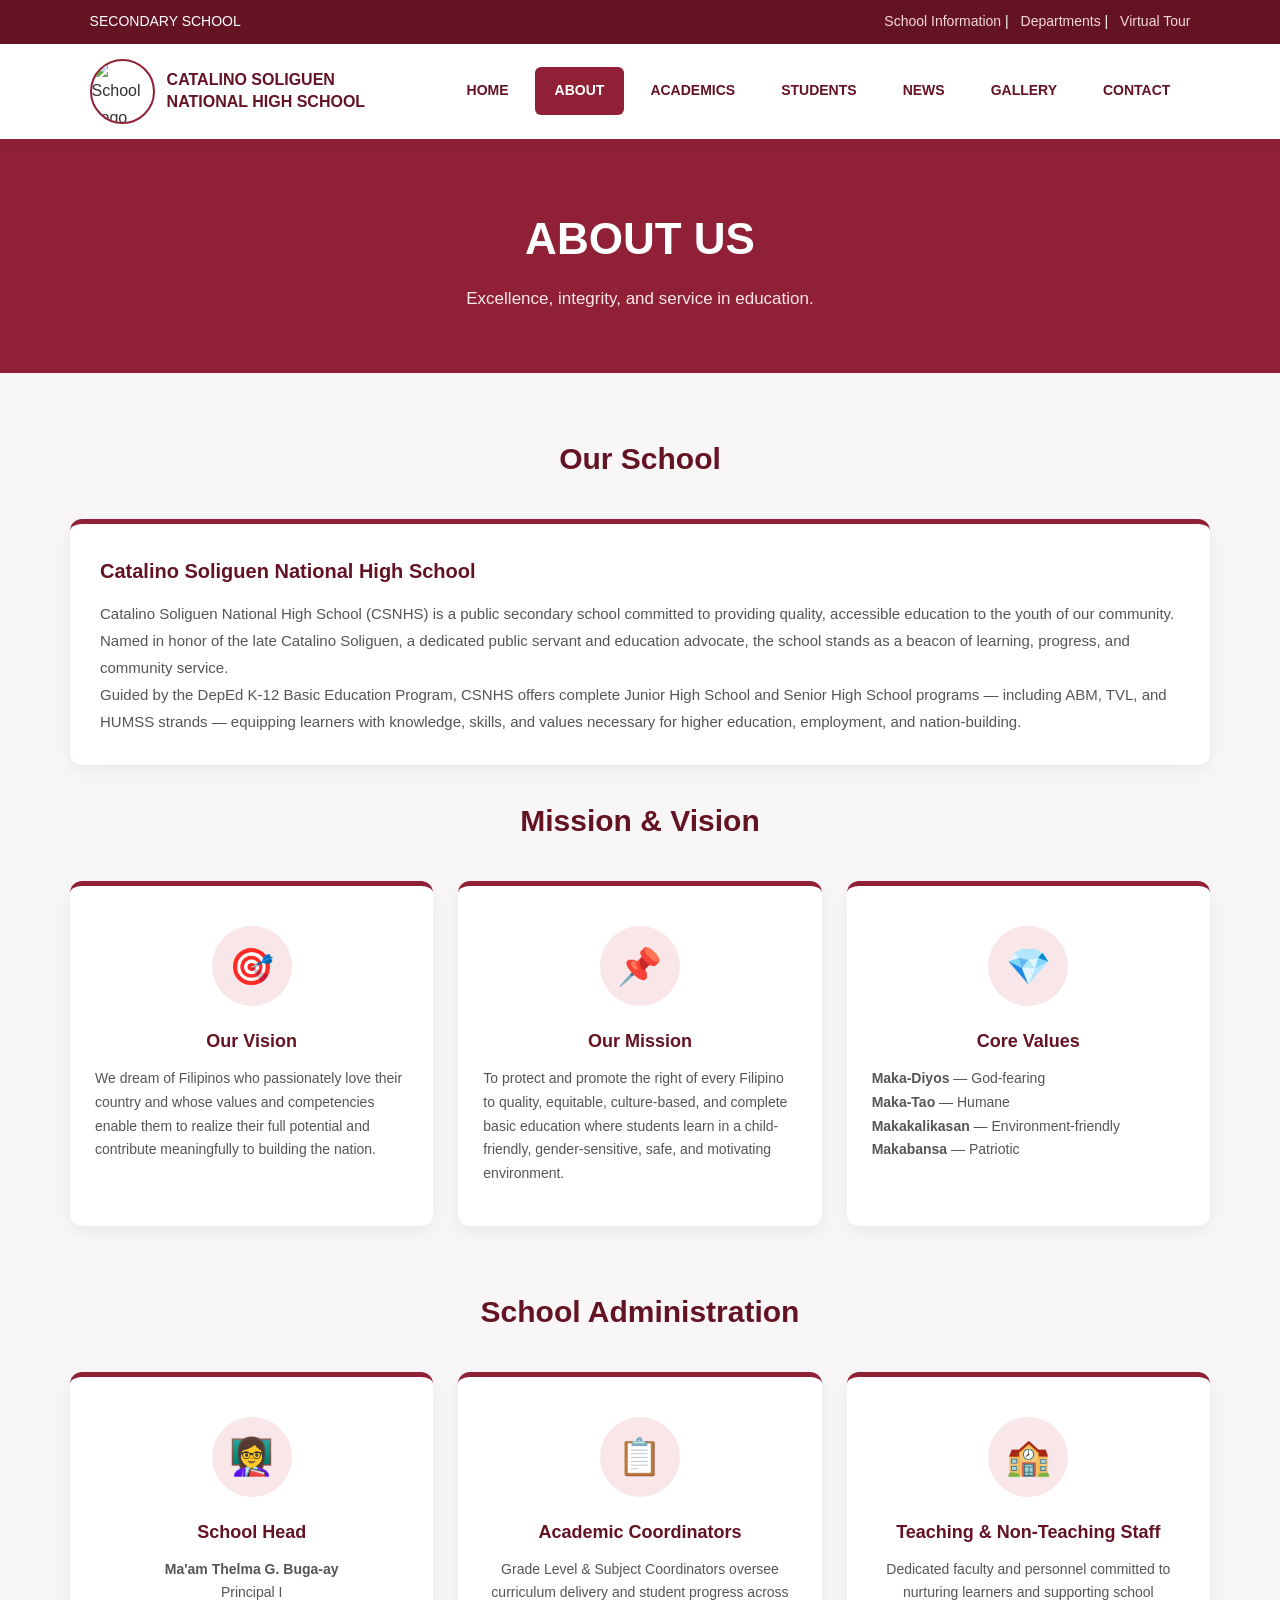
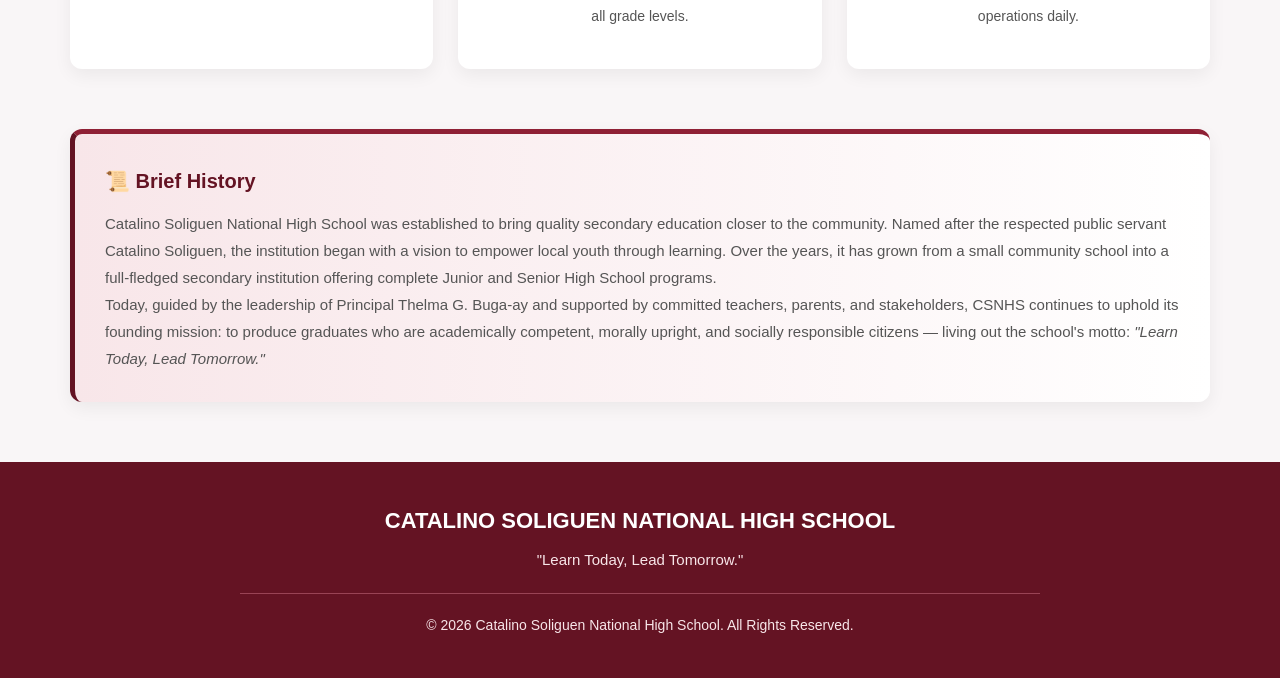
==== about.html @ 2199686e "Add files via upload" ====
<!DOCTYPE html>
<html>
<head>
    <title>About Us - Catalino Soliguen National High School</title>
    <link rel="stylesheet" href="style4.css">
</head>
<body>
<div class="top-bar">
    <span>SECONDARY SCHOOL</span>
    <span class="top-links">
        <a href="#">School Information</a> | <a href="#">Departments</a> | <a href="#">Virtual Tour</a>
    </span>
</div>
<header>
    <div class="logo">
        <img src="mylogo.JPG" alt="School Logo">
        <div class="logo-text">CATALINO SOLIGUEN<br>NATIONAL HIGH SCHOOL</div>
    </div>
    <nav>
        <a href="index.html">HOME</a>
        <a href="about.html" class="active">ABOUT</a>
        <a href="academics.html">ACADEMICS</a>
        <a href="students.html">STUDENTS</a>
        <a href="news.html">NEWS</a>
        <a href="gallery.html">GALLERY</a>
        <a href="contact.html">CONTACT</a>
    </nav>
</header>
<section class="page-banner">
    <h1>ABOUT US</h1>
    <p>Excellence, integrity, and service in education.</p>
</section>
<section class="page-container">

    <!-- SCHOOL PROFILE -->
    <h2 style="text-align:center; color:#641323; font-size:30px; margin-bottom:35px;">Our School</h2>
    <div class="card" style="margin-bottom:30px;">
        <h3 style="color:#641323; margin-top:0;">Catalino Soliguen National High School</h3>
        <p style="color:#555; font-size:15px; line-height:1.8;">
            Catalino Soliguen National High School (CSNHS) is a public secondary school committed to providing quality, accessible education to the youth of our community. Named in honor of the late Catalino Soliguen, a dedicated public servant and education advocate, the school stands as a beacon of learning, progress, and community service.
        </p>
        <p style="color:#555; font-size:15px; line-height:1.8;">
            Guided by the DepEd K-12 Basic Education Program, CSNHS offers complete Junior High School and Senior High School programs — including ABM, TVL, and HUMSS strands — equipping learners with knowledge, skills, and values necessary for higher education, employment, and nation-building.
        </p>
    </div>

    <!-- MISSION & VISION -->
    <h2 style="text-align:center; color:#641323; font-size:30px; margin-bottom:35px;">Mission & Vision</h2>
    <div class="grid-3">
        <div class="program-card">
            <div class="program-icon">🎯</div>
            <h3>Our Vision</h3>
            <p style="text-align:left;">We dream of Filipinos who passionately love their country and whose values and competencies enable them to realize their full potential and contribute meaningfully to building the nation.</p>
        </div>
        <div class="program-card">
            <div class="program-icon">📌</div>
            <h3>Our Mission</h3>
            <p style="text-align:left;">To protect and promote the right of every Filipino to quality, equitable, culture-based, and complete basic education where students learn in a child-friendly, gender-sensitive, safe, and motivating environment.</p>
        </div>
        <div class="program-card">
            <div class="program-icon">💎</div>
            <h3>Core Values</h3>
            <p style="text-align:left;"><strong>Maka-Diyos</strong> — God-fearing<br><strong>Maka-Tao</strong> — Humane<br><strong>Makakalikasan</strong> — Environment-friendly<br><strong>Makabansa</strong> — Patriotic</p>
        </div>
    </div>
</section>

<!-- SCHOOL OFFICIALS -->
<section class="page-container" style="padding-top:0;">
    <h2 style="text-align:center; color:#641323; font-size:30px; margin-bottom:35px;">School Administration</h2>
    <div class="grid-3">
        <div class="program-card">
            <div class="program-icon">👩‍🏫</div>
            <h3>School Head</h3>
            <p><strong>Ma'am Thelma G. Buga-ay</strong><br>Principal I</p>
        </div>
        <div class="program-card">
            <div class="program-icon">📋</div>
            <h3>Academic Coordinators</h3>
            <p>Grade Level & Subject Coordinators oversee curriculum delivery and student progress across all grade levels.</p>
        </div>
        <div class="program-card">
            <div class="program-icon">🏫</div>
            <h3>Teaching & Non-Teaching Staff</h3>
            <p>Dedicated faculty and personnel committed to nurturing learners and supporting school operations daily.</p>
        </div>
    </div>
</section>

<!-- BRIEF HISTORY -->
<section class="page-container" style="padding-top:0;">
    <div class="card" style="background:linear-gradient(to right, #f8e6e9, #fff); border-left:5px solid #641323;">
        <h3 style="color:#641323; margin-top:0;">📜 Brief History</h3>
        <p style="color:#555; font-size:15px; line-height:1.8;">
            Catalino Soliguen National High School was established to bring quality secondary education closer to the community. Named after the respected public servant Catalino Soliguen, the institution began with a vision to empower local youth through learning. Over the years, it has grown from a small community school into a full-fledged secondary institution offering complete Junior and Senior High School programs.
        </p>
        <p style="color:#555; font-size:15px; line-height:1.8; margin-bottom:0;">
            Today, guided by the leadership of Principal Thelma G. Buga-ay and supported by committed teachers, parents, and stakeholders, CSNHS continues to uphold its founding mission: to produce graduates who are academically competent, morally upright, and socially responsible citizens — living out the school's motto: <em>"Learn Today, Lead Tomorrow."</em>
        </p>
    </div>
</section>

<footer>
    <h2>CATALINO SOLIGUEN NATIONAL HIGH SCHOOL</h2>
    <p>"Learn Today, Lead Tomorrow."</p>
    <hr>
    <p class="copyright">© 2026 Catalino Soliguen National High School. All Rights Reserved.</p>
</footer>
</body>
</html>
---- style4.css ----
/* ==========================================
   CATALINO SOLIGUEN NATIONAL HIGH SCHOOL
   PROFESSIONAL WEBSITE STYLES
   ========================================== */

/* ------------------------------------------
   1. GLOBAL RESETS & BASE STYLES
   ------------------------------------------ */
* {
    margin: 0;
    padding: 0;
    box-sizing: border-box;
}

html {
    scroll-behavior: smooth;
}

body {
    font-family: 'Segoe UI', Roboto, Arial, sans-serif;
    background: #f9f6f7;
    color: #333;
    line-height: 1.7;
}

a {
    text-decoration: none;
}

img {
    max-width: 100%;
    height: auto;
}

/* ------------------------------------------
   2. TOP BAR
   ------------------------------------------ */
.top-bar {
    background: #641323;
    color: #fff;
    padding: 10px 7%;
    display: flex;
    justify-content: space-between;
    align-items: center;
    font-size: 14px;
}

.top-links a {
    color: #f5d9dd;
    margin-left: 8px;
}

.top-links a:hover {
    color: #fff;
    text-decoration: underline;
}

/* ------------------------------------------
   3. HEADER & LOGO
   ------------------------------------------ */
header {
    background: #fff;
    padding: 15px 7%;
    display: flex;
    justify-content: space-between;
    align-items: center;
    border-bottom: 3px solid #8f2035;
    box-shadow: 0 2px 10px rgba(0,0,0,0.06);
    position: sticky;
    top: 0;
    z-index: 100;
}

.logo {
    display: flex;
    align-items: center;
    gap: 12px;
}

.logo img {
    width: 65px;
    height: 65px;
    border-radius: 50%;
    border: 2px solid #8f2035;
    object-fit: cover;
}

.logo-text {
    color: #641323;
    font-size: 16px;
    font-weight: 700;
    line-height: 1.4;
}

/* ------------------------------------------
   4. NAVIGATION — UNIFORM BUTTONS
   ------------------------------------------ */
nav {
    display: flex;
    gap: 6px;
    flex-wrap: wrap;
}

nav a {
    padding: 12px 20px;
    font-size: 14px;
    font-weight: 600;
    color: #641323;
    border-radius: 6px;
    transition: all 0.25s ease;
    white-space: nowrap;
}

nav a:hover {
    background: #f8e6e9;
    color: #641323;
}

nav a.active {
    background: #8f2035;
    color: #fff;
}

nav a.active:hover {
    background: #641323;
}

/* ------------------------------------------
   5. HOME HERO SECTION
   ------------------------------------------ */
.hero {
    background: linear-gradient(rgba(75, 8, 23, 0.78), rgba(75, 8, 23, 0.78)), url("school.jpg");
    background-size: cover;
    background-position: center;
    padding: 100px 7%;
    min-height: 600px;
    display: flex;
    align-items: center;
    justify-content: center;
    text-align: center;
    color: #fff;
}

.hero-content {
    max-width: 900px;
}

.hero-small {
    font-size: 18px;
    letter-spacing: 4px;
    color: #fcdde1;
    margin-bottom: 12px;
}

.hero h2 {
    font-size: 48px;
    line-height: 1.2;
    margin-bottom: 25px;
}

.hero-text {
    font-size: 17px;
    color: #f8eef0;
    margin-bottom: 35px;
}

.hero-buttons a {
    display: inline-block;
    padding: 14px 32px;
    background: #fff;
    color: #8f2035;
    font-weight: 700;
    border-radius: 6px;
    transition: all 0.3s ease;
}

.hero-buttons a:hover {
    background: #f8e6e9;
    transform: translateY(-3px);
    box-shadow: 0 6px 18px rgba(0,0,0,0.15);
}

/* ------------------------------------------
   6. PAGE BANNER — ALL PAGES IDENTICAL
   ------------------------------------------ */
.page-banner {
    background: #8f2035;
    color: #fff;
    padding: 60px 20px;
    min-height: 200px;
    display: flex;
    flex-direction: column;
    justify-content: center;
    align-items: center;
    text-align: center;
}

.page-banner h1 {
    font-size: 44px;
    margin-bottom: 8px;
}

.page-banner h2 {
    font-size: 32px;
    margin-bottom: 8px;
}

.page-banner p {
    font-size: 17px;
    color: #fce8eb;
}

/* ------------------------------------------
   7. PAGE CONTENT CONTAINER
   ------------------------------------------ */
.page-container {
    max-width: 1200px;
    margin: 0 auto;
    padding: 60px 30px;
}

/* ------------------------------------------
   8. CARDS — UNIFORM STYLE
   ------------------------------------------ */
.card {
    background: #fff;
    padding: 30px;
    border-radius: 12px;
    border-top: 5px solid #8f2035;
    box-shadow: 0 6px 18px rgba(0,0,0,0.06);
    transition: transform 0.3s ease, box-shadow 0.3s ease;
}

.card:hover {
    transform: translateY(-6px);
    box-shadow: 0 12px 30px rgba(0,0,0,0.10);
}

.card h3 {
    color: #641323;
    font-size: 20px;
    margin-bottom: 12px;
}

.card h5 {
    color: #888;
    font-size: 14px;
    font-weight: 500;
    margin-bottom: 10px;
}

.card p {
    color: #555;
    font-size: 15px;
    line-height: 1.8;
}

/* ------------------------------------------
   9. GRID LAYOUTS
   ------------------------------------------ */
.grid-3 {
    display: grid;
    grid-template-columns: repeat(3, 1fr);
    gap: 25px;
}

.grid-2 {
    display: grid;
    grid-template-columns: repeat(2, 1fr);
    gap: 30px;
}

/* ------------------------------------------
   10. STUDENTS PAGE
   ------------------------------------------ */
.program-card {
    background: #fff;
    padding: 40px 25px;
    border-radius: 12px;
    text-align: center;
    border-top: 5px solid #8f2035;
    box-shadow: 0 6px 18px rgba(0,0,0,0.06);
    transition: all 0.3s ease;
}

.program-card:hover {
    transform: translateY(-8px);
    box-shadow: 0 14px 32px rgba(0,0,0,0.10);
}

.program-icon {
    width: 80px;
    height: 80px;
    background: #f8e6e9;
    border-radius: 50%;
    display: flex;
    align-items: center;
    justify-content: center;
    font-size: 36px;
    margin: 0 auto 20px;
}

.program-card h3 {
    color: #641323;
    font-size: 18px;
    margin-bottom: 10px;
}

.program-card p {
    color: #555;
    font-size: 14px;
    line-height: 1.7;
}

/* ------------------------------------------
   11. ABOUT PAGE
   ------------------------------------------ */
.about-intro {
    text-align: center;
    max-width: 800px;
    margin: 0 auto 50px;
}

.about-intro h2 {
    color: #641323;
    font-size: 32px;
    margin-bottom: 15px;
}

.about-intro p {
    font-size: 16px;
    color: #555;
    line-height: 1.8;
}

.about-card .about-icon {
    font-size: 40px;
    margin-bottom: 15px;
}

.values-section {
    text-align: center;
    margin-top: 60px;
}

.values-section h2 {
    color: #641323;
    font-size: 30px;
    margin-bottom: 25px;
}

.values {
    display: flex;
    justify-content: center;
    flex-wrap: wrap;
    gap: 12px;
}

.values span {
    background: #8f2035;
    color: #fff;
    padding: 12px 24px;
    border-radius: 30px;
    font-size: 14px;
    font-weight: 600;
    transition: all 0.25s ease;
}

.values span:hover {
    background: #641323;
    transform: translateY(-3px);
}

/* ------------------------------------------
   12. CONTACT PAGE
   ------------------------------------------ */
.contact-info h2,
.contact-form h2 {
    color: #641323;
    font-size: 24px;
    margin-bottom: 25px;
}

.contact-item {
    padding: 18px 0;
    border-bottom: 1px solid #eee;
}

.contact-item:last-child {
    border-bottom: none;
}

.contact-item strong {
    display: block;
    color: #641323;
    font-size: 16px;
    margin-bottom: 5px;
}

.contact-item p {
    color: #555;
}

.contact-form form {
    display: grid;
    grid-template-columns: 1fr 1fr;
    gap: 15px;
}

.contact-form label {
    color: #444;
    font-size: 14px;
    font-weight: 600;
}

.contact-form input,
.contact-form textarea {
    width: 100%;
    padding: 13px;
    border: 1px solid #ddd;
    border-radius: 6px;
    font-size: 15px;
    outline: none;
}

.contact-form input:focus,
.contact-form textarea:focus {
    border-color: #8f2035;
    box-shadow: 0 0 0 3px #f8e6e9;
}

.contact-form textarea {
    min-height: 150px;
    resize: vertical;
}

.full-width {
    grid-column: 1 / -1;
}

.contact-form button {
    grid-column: 1 / -1;
    padding: 14px;
    background: #8f2035;
    color: #fff;
    border: none;
    border-radius: 6px;
    font-size: 15px;
    font-weight: 700;
    cursor: pointer;
    transition: all 0.25s ease;
}

.contact-form button:hover {
    background: #641323;
    transform: translateY(-2px);
}

/* ------------------------------------------
   13. MAP SECTION
   ------------------------------------------ */
.map-section {
    max-width: 1200px;
    margin: 0 auto 60px;
    padding: 0 30px;
}

.map-section h2 {
    color: #641323;
    text-align: center;
    font-size: 28px;
    margin-bottom: 20px;
}

.map-placeholder {
    min-height: 250px;
    background: #f1f1f1;
    border-radius: 12px;
    display: flex;
    flex-direction: column;
    align-items: center;
    justify-content: center;
    color: #8f2035;
    font-size: 40px;
}

.map-placeholder p {
    font-size: 16px;
    font-weight: 600;
    margin-top: 8px;
}

.map-placeholder small {
    font-size: 13px;
    color: #777;
}

/* ------------------------------------------
   14. GALLERY PAGE
   ------------------------------------------ */
.gallery-page h2 {
    text-align: center;
    color: #641323;
    font-size: 32px;
    margin-bottom: 30px;
}

.gallery-page h3 {
    text-align: center;
    color: #641323;
    font-size: 20px;
    margin: 40px 0 20px;
}

.gallery-grid {
    display: grid;
    grid-template-columns: repeat(3, 1fr);
    gap: 20px;
}

.gallery-item {
    border-radius: 10px;
    overflow: hidden;
    box-shadow: 0 4px 12px rgba(0,0,0,0.08);
    transition: transform 0.3s ease;
}

.gallery-item:hover {
    transform: translateY(-5px);
}

.gallery-item img {
    width: 100%;
    height: 220px;
    object-fit: cover;
    display: block;
}

/* ------------------------------------------
   15. FOOTER
   ------------------------------------------ */
footer {
    background: #641323;
    color: #fff;
    padding: 40px 20px;
    text-align: center;
}

footer h2 {
    font-size: 22px;
    margin-bottom: 8px;
}

footer p {
    color: #f8e6e9;
    font-size: 15px;
}

footer hr {
    max-width: 800px;
    margin: 20px auto;
    border: none;
    border-top: 1px solid #994455;
}

footer .copyright {
    font-size: 14px;
    margin-top: 10px;
}

/* ------------------------------------------
   16. RESPONSIVE DESIGN
   ------------------------------------------ */
@media (max-width: 1000px) {
    header {
        flex-direction: column;
        gap: 15px;
        padding: 15px;
    }
    .grid-3, .gallery-grid {
        grid-template-columns: repeat(2, 1fr);
    }
    .grid-2 {
        grid-template-columns: 1fr;
    }
}

@media (max-width: 650px) {
    .top-bar {
        flex-direction: column;
        gap: 5px;
        text-align: center;
    }
    .hero h2 {
        font-size: 30px;
    }
    .page-banner h1 {
        font-size: 30px;
    }
    .grid-3, .gallery-grid {
        grid-template-columns: 1fr;
    }
    .contact-form form {
        grid-template-columns: 1fr;
    }
    nav a {
        padding: 10px 14px;
        font-size: 13px;
    }
}
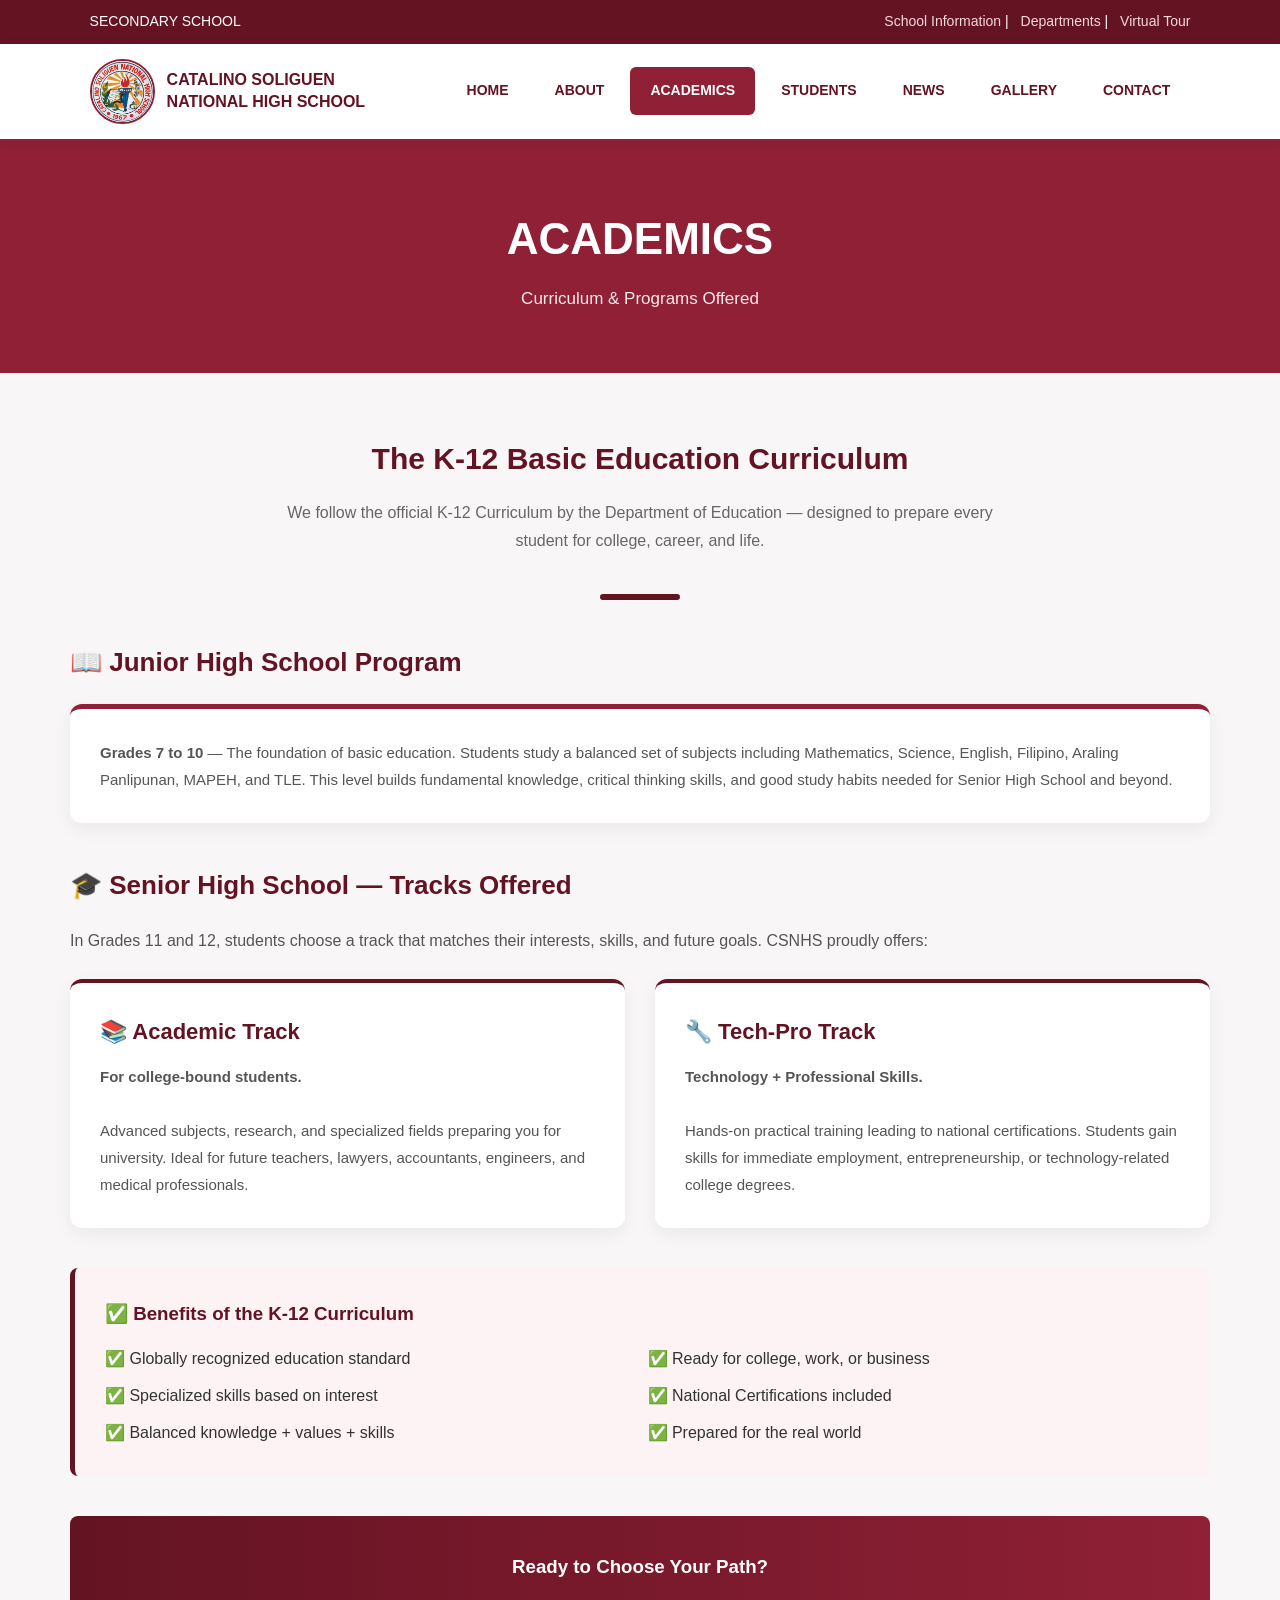
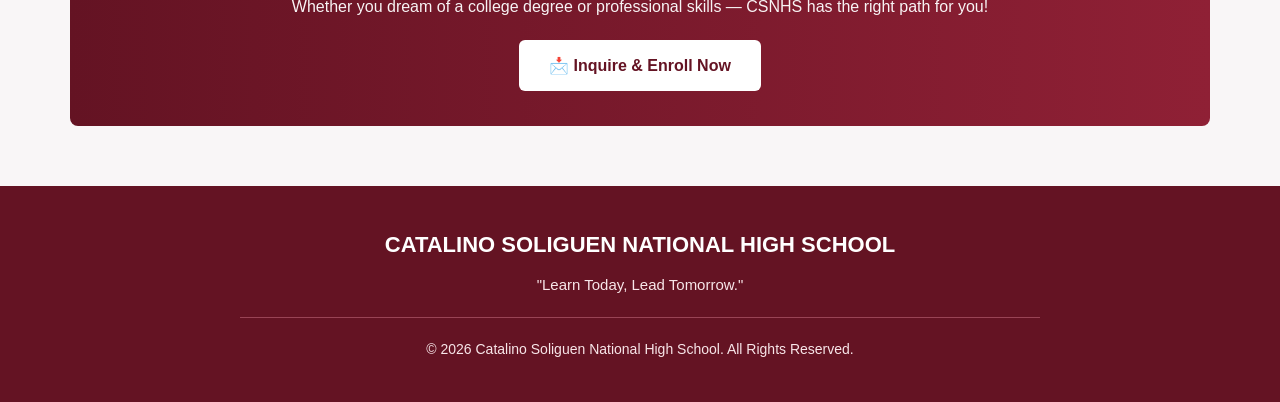
==== commit 16d12d11: "Update about.html" ====
--- a/about.html
+++ b/about.html
@@ -1,7 +1,7 @@
 <!DOCTYPE html>
 <html>
 <head>
-    <title>About Us - Catalino Soliguen National High School</title>
+    <title>Academics - Catalino Soliguen National High School</title>
     <link rel="stylesheet" href="style4.css">
 </head>
 <body>
@@ -13,13 +13,13 @@
 </div>
 <header>
     <div class="logo">
-        <img src="mylogo.JPG" alt="School Logo">
+        <img src="mylogo.jpg" alt="School Logo">
         <div class="logo-text">CATALINO SOLIGUEN<br>NATIONAL HIGH SCHOOL</div>
     </div>
     <nav>
         <a href="index.html">HOME</a>
-        <a href="about.html" class="active">ABOUT</a>
-        <a href="academics.html">ACADEMICS</a>
+        <a href="about.html">ABOUT</a>
+        <a href="academics.html" class="active">ACADEMICS</a>
         <a href="students.html">STUDENTS</a>
         <a href="news.html">NEWS</a>
         <a href="gallery.html">GALLERY</a>
@@ -27,77 +27,56 @@
     </nav>
 </header>
 <section class="page-banner">
-    <h1>ABOUT US</h1>
-    <p>Excellence, integrity, and service in education.</p>
+    <h1>ACADEMICS</h1>
+    <p>Curriculum & Programs Offered</p>
 </section>
 <section class="page-container">
 
-    <!-- SCHOOL PROFILE -->
-    <h2 style="text-align:center; color:#641323; font-size:30px; margin-bottom:35px;">Our School</h2>
-    <div class="card" style="margin-bottom:30px;">
-        <h3 style="color:#641323; margin-top:0;">Catalino Soliguen National High School</h3>
-        <p style="color:#555; font-size:15px; line-height:1.8;">
-            Catalino Soliguen National High School (CSNHS) is a public secondary school committed to providing quality, accessible education to the youth of our community. Named in honor of the late Catalino Soliguen, a dedicated public servant and education advocate, the school stands as a beacon of learning, progress, and community service.
-        </p>
-        <p style="color:#555; font-size:15px; line-height:1.8;">
-            Guided by the DepEd K-12 Basic Education Program, CSNHS offers complete Junior High School and Senior High School programs — including ABM, TVL, and HUMSS strands — equipping learners with knowledge, skills, and values necessary for higher education, employment, and nation-building.
+    <h2 style="text-align:center; color:#641323; font-size:30px; margin-bottom:15px;">The K-12 Basic Education Curriculum</h2>
+    <p style="text-align:center; color:#666; font-size:16px; max-width:750px; margin:0 auto 40px;">
+        We follow the official K-12 Curriculum by the Department of Education — designed to prepare every student for college, career, and life.
+    </p>
+    <hr style="width:80px; border:3px solid #641323; margin:0 auto 40px; border-radius:3px;">
+
+    <h2 style="color:#641323; font-size:26px; margin-bottom:20px;">📖 Junior High School Program</h2>
+    <div class="card" style="margin-bottom:40px;">
+        <p style="color:#555; line-height:1.8;">
+            <strong>Grades 7 to 10</strong> — The foundation of basic education. Students study a balanced set of subjects including Mathematics, Science, English, Filipino, Araling Panlipunan, MAPEH, and TLE. This level builds fundamental knowledge, critical thinking skills, and good study habits needed for Senior High School and beyond.
         </p>
     </div>
 
-    <!-- MISSION & VISION -->
-    <h2 style="text-align:center; color:#641323; font-size:30px; margin-bottom:35px;">Mission & Vision</h2>
-    <div class="grid-3">
-        <div class="program-card">
-            <div class="program-icon">🎯</div>
-            <h3>Our Vision</h3>
-            <p style="text-align:left;">We dream of Filipinos who passionately love their country and whose values and competencies enable them to realize their full potential and contribute meaningfully to building the nation.</p>
+    <h2 style="color:#641323; font-size:26px; margin-bottom:20px;">🎓 Senior High School — Tracks Offered</h2>
+    <p style="color:#555; margin-bottom:25px;">In Grades 11 and 12, students choose a track that matches their interests, skills, and future goals. CSNHS proudly offers:</p>
+
+    <div style="display:grid; grid-template-columns:1fr 1fr; gap:30px; margin-bottom:40px;">
+        <div class="card" style="border-top:4px solid #641323;">
+            <h3 style="color:#641323; margin-top:0; font-size:22px;">📚 Academic Track</h3>
+            <p style="color:#555; line-height:1.8;"><strong>For college-bound students.</strong><br><br>Advanced subjects, research, and specialized fields preparing you for university. Ideal for future teachers, lawyers, accountants, engineers, and medical professionals.</p>
         </div>
-        <div class="program-card">
-            <div class="program-icon">📌</div>
-            <h3>Our Mission</h3>
-            <p style="text-align:left;">To protect and promote the right of every Filipino to quality, equitable, culture-based, and complete basic education where students learn in a child-friendly, gender-sensitive, safe, and motivating environment.</p>
-        </div>
-        <div class="program-card">
-            <div class="program-icon">💎</div>
-            <h3>Core Values</h3>
-            <p style="text-align:left;"><strong>Maka-Diyos</strong> — God-fearing<br><strong>Maka-Tao</strong> — Humane<br><strong>Makakalikasan</strong> — Environment-friendly<br><strong>Makabansa</strong> — Patriotic</p>
+        <div class="card" style="border-top:4px solid #641323;">
+            <h3 style="color:#641323; margin-top:0; font-size:22px;">🔧 Tech-Pro Track</h3>
+            <p style="color:#555; line-height:1.8;"><strong>Technology + Professional Skills.</strong><br><br>Hands-on practical training leading to national certifications. Students gain skills for immediate employment, entrepreneurship, or technology-related college degrees.</p>
         </div>
     </div>
-</section>
 
-<!-- SCHOOL OFFICIALS -->
-<section class="page-container" style="padding-top:0;">
-    <h2 style="text-align:center; color:#641323; font-size:30px; margin-bottom:35px;">School Administration</h2>
-    <div class="grid-3">
-        <div class="program-card">
-            <div class="program-icon">👩‍🏫</div>
-            <h3>School Head</h3>
-            <p><strong>Ma'am Thelma G. Buga-ay</strong><br>Principal I</p>
-        </div>
-        <div class="program-card">
-            <div class="program-icon">📋</div>
-            <h3>Academic Coordinators</h3>
-            <p>Grade Level & Subject Coordinators oversee curriculum delivery and student progress across all grade levels.</p>
-        </div>
-        <div class="program-card">
-            <div class="program-icon">🏫</div>
-            <h3>Teaching & Non-Teaching Staff</h3>
-            <p>Dedicated faculty and personnel committed to nurturing learners and supporting school operations daily.</p>
+    <div style="background:#fdf2f4; padding:30px; border-radius:8px; border-left:5px solid #641323;">
+        <h3 style="color:#641323; margin-top:0;">✅ Benefits of the K-12 Curriculum</h3>
+        <div style="display:grid; grid-template-columns:repeat(2, 1fr); gap:10px; margin-top:15px;">
+            <div>✅ Globally recognized education standard</div>
+            <div>✅ Ready for college, work, or business</div>
+            <div>✅ Specialized skills based on interest</div>
+            <div>✅ National Certifications included</div>
+            <div>✅ Balanced knowledge + values + skills</div>
+            <div>✅ Prepared for the real world</div>
         </div>
     </div>
-</section>
 
-<!-- BRIEF HISTORY -->
-<section class="page-container" style="padding-top:0;">
-    <div class="card" style="background:linear-gradient(to right, #f8e6e9, #fff); border-left:5px solid #641323;">
-        <h3 style="color:#641323; margin-top:0;">📜 Brief History</h3>
-        <p style="color:#555; font-size:15px; line-height:1.8;">
-            Catalino Soliguen National High School was established to bring quality secondary education closer to the community. Named after the respected public servant Catalino Soliguen, the institution began with a vision to empower local youth through learning. Over the years, it has grown from a small community school into a full-fledged secondary institution offering complete Junior and Senior High School programs.
-        </p>
-        <p style="color:#555; font-size:15px; line-height:1.8; margin-bottom:0;">
-            Today, guided by the leadership of Principal Thelma G. Buga-ay and supported by committed teachers, parents, and stakeholders, CSNHS continues to uphold its founding mission: to produce graduates who are academically competent, morally upright, and socially responsible citizens — living out the school's motto: <em>"Learn Today, Lead Tomorrow."</em>
-        </p>
+    <div style="background:linear-gradient(to right, #641323, #8f2035); color:#fff; padding:35px; border-radius:8px; text-align:center; margin-top:40px;">
+        <h3 style="margin:0 0 10px 0;">Ready to Choose Your Path?</h3>
+        <p style="margin:0 0 20px 0; opacity:0.95;">Whether you dream of a college degree or professional skills — CSNHS has the right path for you!</p>
+        <a href="contact.html" style="display:inline-block; padding:12px 30px; background:#fff; color:#641323; border-radius:6px; font-weight:bold; text-decoration:none;">📩 Inquire & Enroll Now</a>
     </div>
+
 </section>
 
 <footer>
@@ -107,4 +86,4 @@
     <p class="copyright">© 2026 Catalino Soliguen National High School. All Rights Reserved.</p>
 </footer>
 </body>
-</html>+</html>
